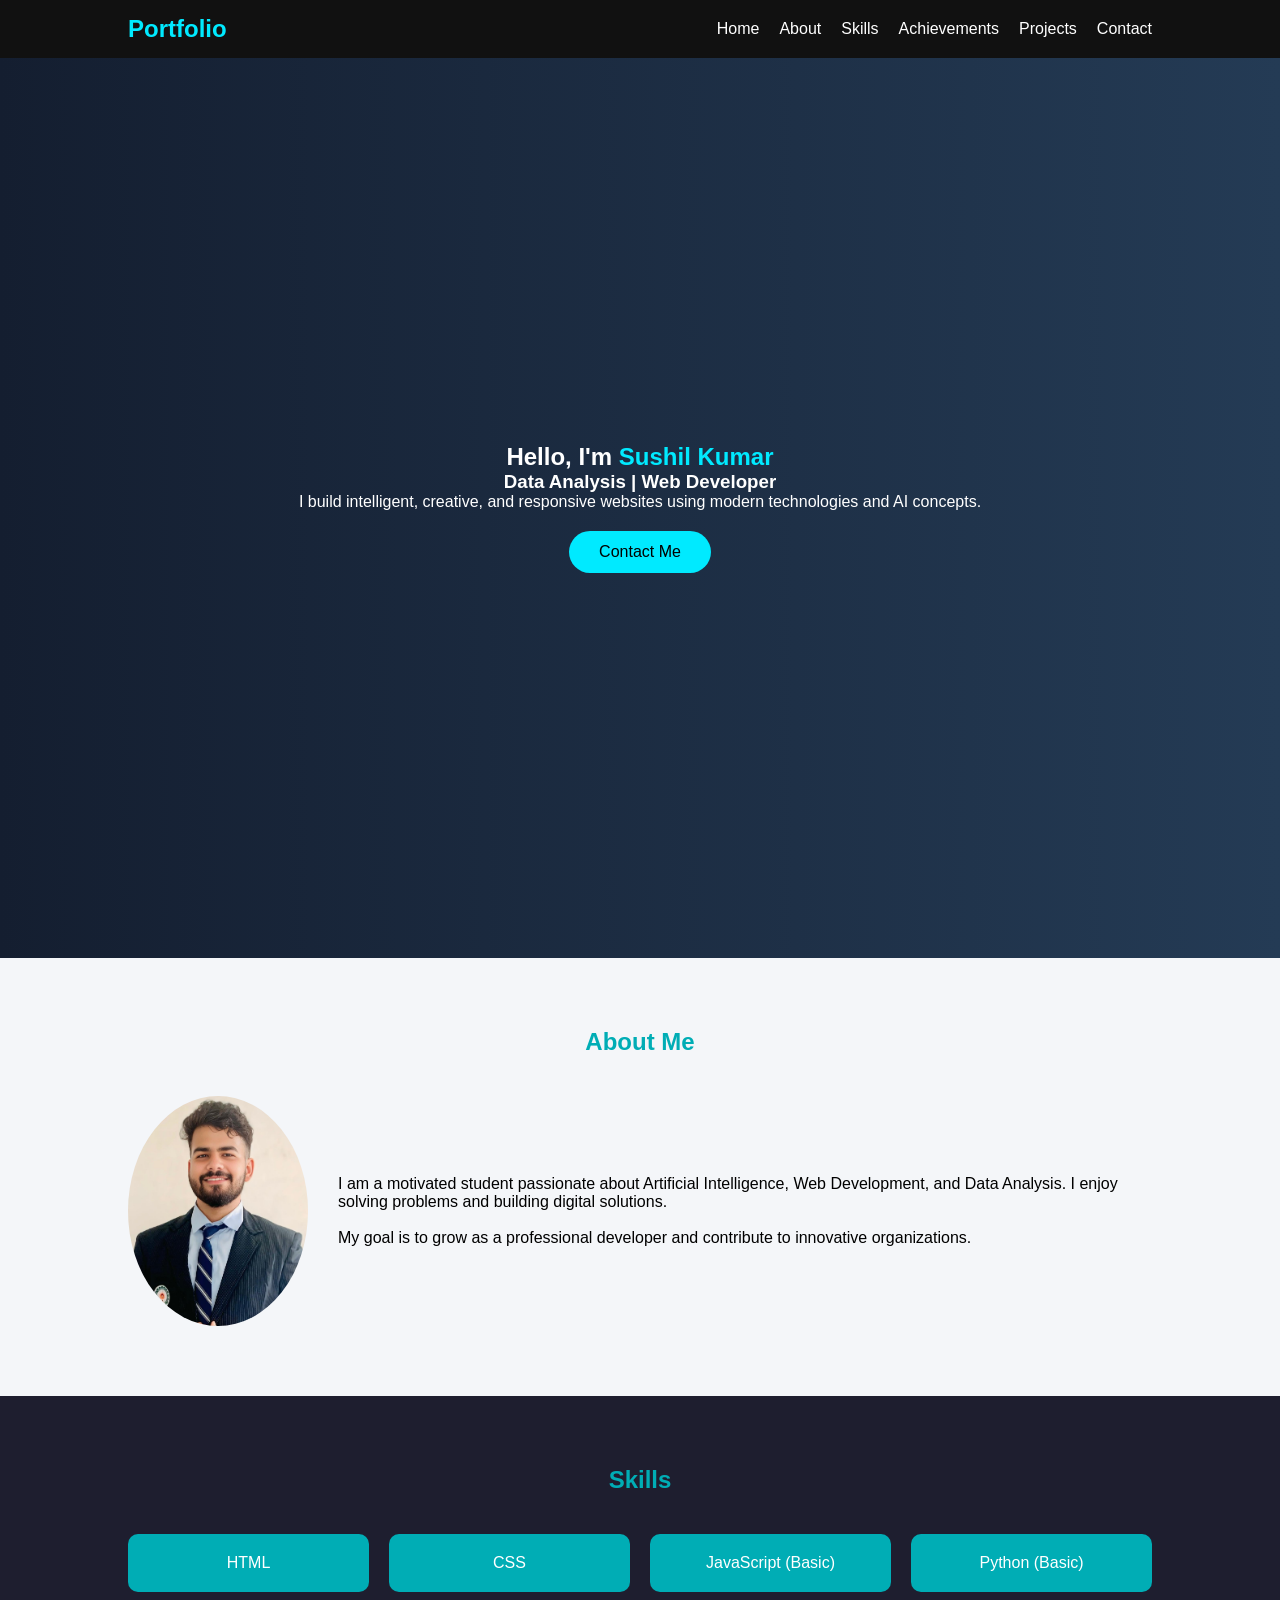
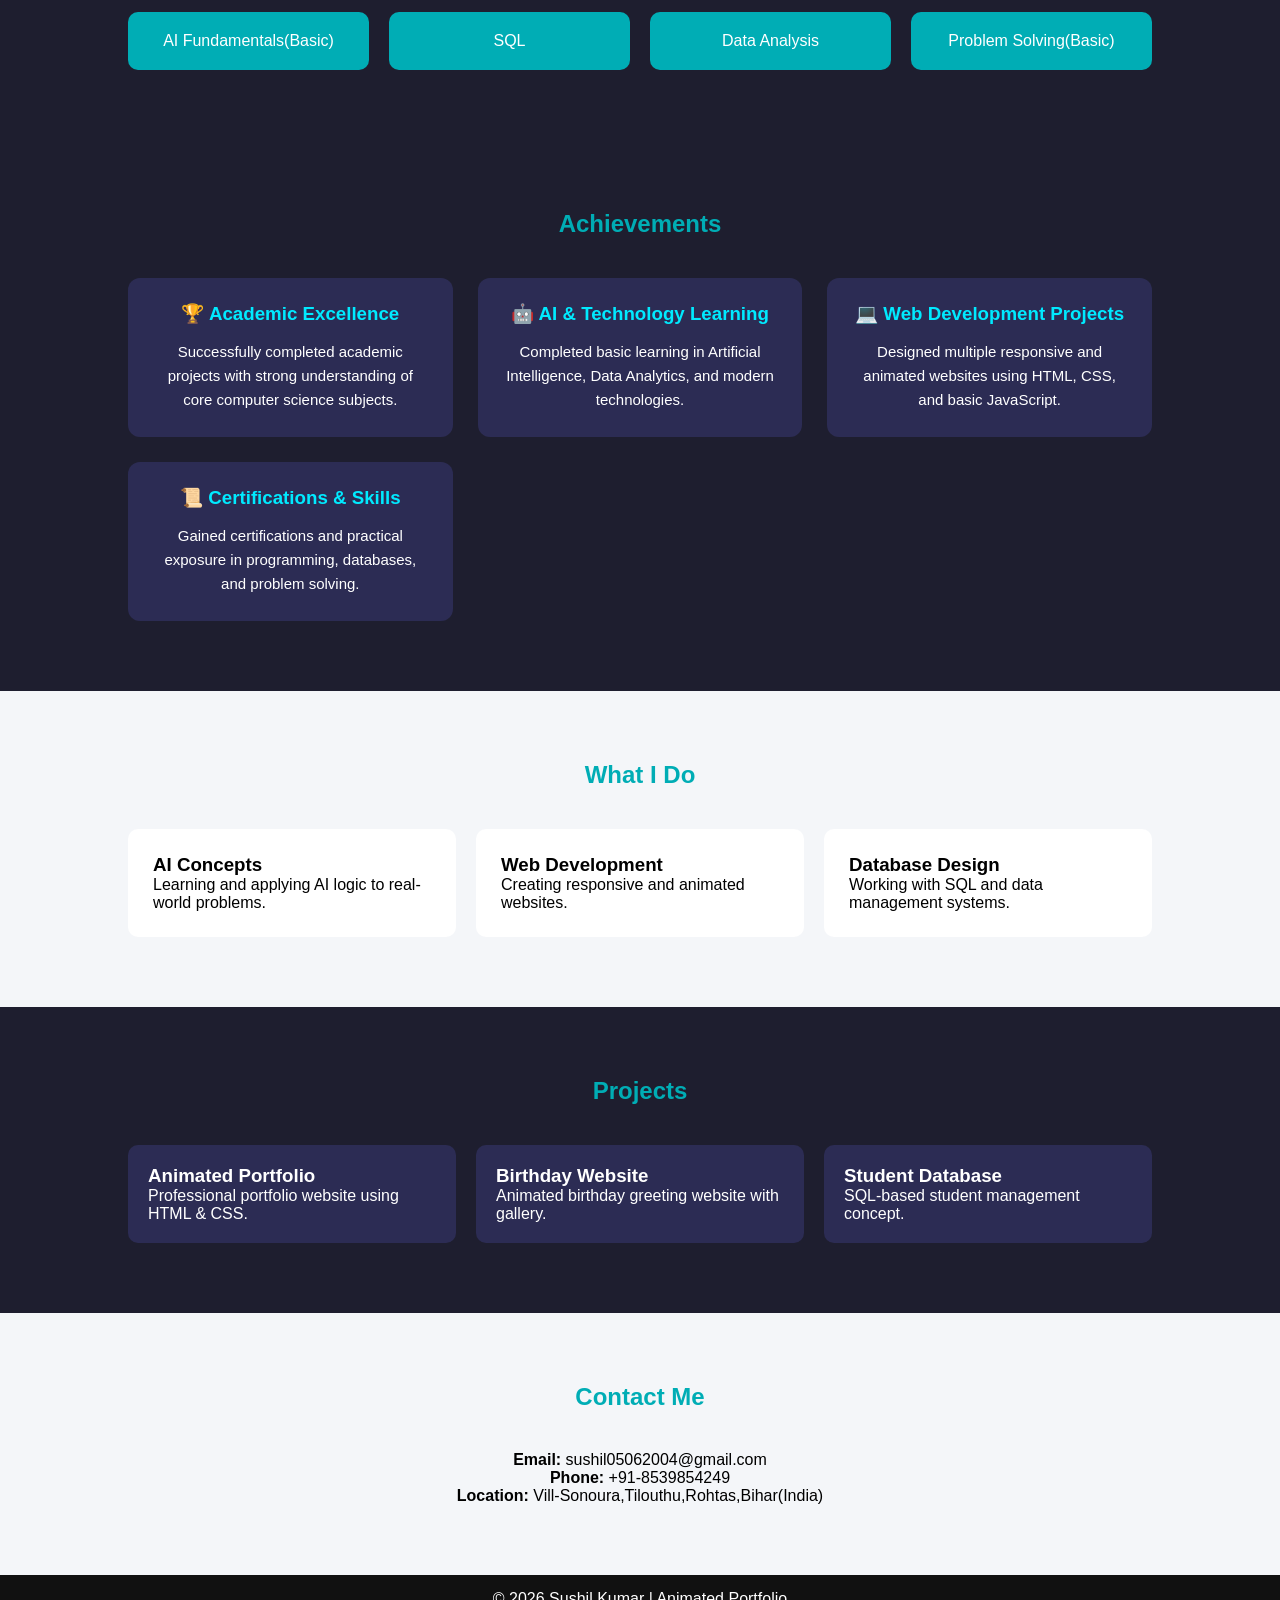
==== index.html @ bb40a0e5 "index.html" ====
<!DOCTYPE html>
<html lang="en">
<head>
    <meta charset="UTF-8">
    <title>Animated Portfolio | Sushil Kumar</title>
    <link rel="stylesheet" href="style.css">
</head>
<body>

<!-- NAVBAR -->
<nav>
    <h2 class="logo">Portfolio</h2>
    <ul>
        <li><a href="#home">Home</a></li>
        <li><a href="#about">About</a></li>
        <li><a href="#skills">Skills</a></li>
        <li><a href="#Achievements">Achievements</a></li>
        <li><a href="#projects">Projects</a></li>
        <li><a href="#contact">Contact</a></li>
    </ul>
</nav>

<!-- HERO -->
<section id="home" class="hero">
    <div class="hero-text">
        <h1>Hello, I'm <span>Sushil Kumar</span></h1>
        <h3>Data Analysis | Web Developer</h3>
        <p>
            I build intelligent, creative, and responsive websites
            using modern technologies and AI concepts.
        </p>
        <a href="#contact" class="btn">Contact Me</a>
    </div>
</section>

<!-- ABOUT -->
<section id="about" class="section">
    <h2>About Me</h2>
    <div class="about">
        <img src="sushil.jpg" alt="Profile">
        <p>
            I am a motivated student passionate about
            Artificial Intelligence, Web Development, and Data Analysis.
            I enjoy solving problems and building digital solutions.
            <br><br>
            My goal is to grow as a professional developer and
            contribute to innovative organizations.
        </p>
    </div>
</section>

<!-- SKILLS -->
<section id="skills" class="section dark">
    <h2>Skills</h2>
    <div class="skills">
        <div class="card">HTML</div>
        <div class="card">CSS</div>
        <div class="card">JavaScript (Basic)</div>
        <div class="card">Python (Basic)</div>
        <div class="card">AI Fundamentals(Basic)</div>
        <div class="card">SQL</div>
        <div class="card">Data Analysis</div>
        <div class="card">Problem Solving(Basic)</div>
    </div>
</section>
<!-- ACHIEVEMENTS -->
<section id="achievements" class="section dark">
    <h2>Achievements</h2>

    <div class="achievements">
        <div class="achievement-card">
            <h3>🏆 Academic Excellence</h3>
            <p>
                Successfully completed academic projects with strong
                understanding of core computer science subjects.
            </p>
        </div>

        <div class="achievement-card">
            <h3>🤖 AI & Technology Learning</h3>
            <p>
                Completed basic learning in Artificial Intelligence,
                Data Analytics, and modern technologies.
            </p>
        </div>

        <div class="achievement-card">
            <h3>💻 Web Development Projects</h3>
            <p>
                Designed multiple responsive and animated websites
                using HTML, CSS, and basic JavaScript.
            </p>
        </div>

        <div class="achievement-card">
            <h3>📜 Certifications & Skills</h3>
            <p>
                Gained certifications and practical exposure in
                programming, databases, and problem solving.
            </p>
        </div>
    </div>
</section>

<!-- SERVICES -->
<section class="section">
    <h2>What I Do</h2>
    <div class="services">
        <div class="service">
            <h3>AI Concepts</h3>
            <p>Learning and applying AI logic to real-world problems.</p>
        </div>
        <div class="service">
            <h3>Web Development</h3>
            <p>Creating responsive and animated websites.</p>
        </div>
        <div class="service">
            <h3>Database Design</h3>
            <p>Working with SQL and data management systems.</p>
        </div>
    </div>
</section>

<!-- PROJECTS -->
<section id="projects" class="section dark">
    <h2>Projects</h2>
    <div class="projects">
        <div class="project">
            <h3>Animated Portfolio</h3>
            <p>Professional portfolio website using HTML & CSS.</p>
        </div>
        <div class="project">
            <h3>Birthday Website</h3>
            <p>Animated birthday greeting website with gallery.</p>
        </div>
        <div class="project">
            <h3>Student Database</h3>
            <p>SQL-based student management concept.</p>
        </div>
    </div>
</section>

<!-- CONTACT -->
<section id="contact" class="section">
    <h2>Contact Me</h2>
    <div class="contact">
        <p><b>Email:</b> sushil05062004@gmail.com</p>
        <p><b>Phone:</b> +91-8539854249</p>
        <p><b>Location:</b> Vill-Sonoura,Tilouthu,Rohtas,Bihar(India)</p>
    </div>
</section>

<footer>
    <p>© 2026 Sushil Kumar | Animated Portfolio</p>
</footer>

</body>
</html>
---- style.css ----
*{
    margin:0;
    padding:0;
    box-sizing:border-box;
    font-family:Arial, sans-serif;
}

html{
    scroll-behavior:smooth;
}

body{
    background:#f4f6f9;
}

/* NAVBAR */
nav{
    display:flex;
    justify-content:space-between;
    align-items:center;
    padding:15px 10%;
    background:#111;
    position:sticky;
    top:0;
    z-index:100;
}
.logo{
    color:#00eaff;
}
nav ul{
    display:flex;
    list-style:none;
}
nav ul li a{
    color:white;
    margin-left:20px;
    text-decoration:none;
    transition:color 0.3s;
}
nav ul li a:hover{
    color:#00eaff;
}

/* HERO */
.hero{
    height:100vh;
    display:flex;
    justify-content:center;
    align-items:center;
    background:linear-gradient(to right,#141e30,#243b55);
    color:white;
    text-align:center;
}
.hero-text{
    animation:fadeIn 1.5s ease;
}
.hero span{
    color:#00eaff;
}
.btn{
    display:inline-block;
    margin-top:20px;
    padding:12px 30px;
    background:#00eaff;
    color:black;
    text-decoration:none;
    border-radius:30px;
    animation:pulse 2s infinite;
}

/* SECTIONS */
.section{
    padding:70px 10%;
    animation:slideUp 1.2s ease;
}
.section h2{
    text-align:center;
    margin-bottom:40px;
    color:#00adb5;
}
.dark{
    background:#1e1e2f;
    color:white;
}

/* ABOUT */
.about{
    display:flex;
    gap:30px;
    align-items:center;
}
.about img{
    width:180px;
    border-radius:50%;
    animation:float 3s infinite;
}

/* SKILLS */
.skills{
    display:grid;
    grid-template-columns:repeat(auto-fit,minmax(200px,1fr));
    gap:20px;
}
.card{
    background:#00adb5;
    padding:20px;
    text-align:center;
    border-radius:10px;
    transition:0.3s;
}
.card:hover{
    transform:translateY(-10px) scale(1.05);
}

/* SERVICES */
.services{
    display:grid;
    grid-template-columns:repeat(auto-fit,minmax(250px,1fr));
    gap:20px;
}
.service{
    background:white;
    padding:25px;
    border-radius:10px;
    transition:0.3s;
}
.service:hover{
    transform:translateY(-10px);
    box-shadow:0 10px 25px rgba(0,0,0,0.3);
}

/* PROJECTS */
.projects{
    display:grid;
    grid-template-columns:repeat(auto-fit,minmax(250px,1fr));
    gap:20px;
}
.project{
    background:#2c2c54;
    padding:20px;
    border-radius:10px;
    transition:0.3s;
}
.project:hover{
    transform:scale(1.05);
}

/* CONTACT */
.contact{
    text-align:center;
}

/* FOOTER */
footer{
    background:#111;
    color:white;
    text-align:center;
    padding:15px;
}

/* ANIMATIONS */
@keyframes fadeIn{
    from{opacity:0; transform:translateY(30px);}
    to{opacity:1; transform:translateY(0);}
}

@keyframes slideUp{
    from{opacity:0; transform:translateY(60px);}
    to{opacity:1; transform:translateY(0);}
}

@keyframes float{
    0%{transform:translateY(0);}
    50%{transform:translateY(-10px);}
    100%{transform:translateY(0);}
}

@keyframes pulse{
    0%{box-shadow:0 0 0 0 rgba(0,234,255,0.7);}
    70%{box-shadow:0 0 0 20px rgba(0,234,255,0);}
    100%{box-shadow:0 0 0 0 rgba(0,234,255,0);}
}
/* ACHIEVEMENTS */
.achievements{
    display:grid;
    grid-template-columns:repeat(auto-fit, minmax(250px, 1fr));
    gap:25px;
    margin-top:30px;
}

.achievement-card{
    background:#2c2c54;
    padding:25px;
    border-radius:12px;
    text-align:center;
    transition:0.4s ease;
    animation:fadeIn 1.5s ease;
}

.achievement-card h3{
    color:#00eaff;
    margin-bottom:15px;
}

.achievement-card p{
    font-size:15px;
    line-height:1.6;
}

/* Hover Animation */
.achievement-card:hover{
    transform:translateY(-12px) scale(1.05);
    box-shadow:0 15px 30px rgba(0,0,0,0.4);
}
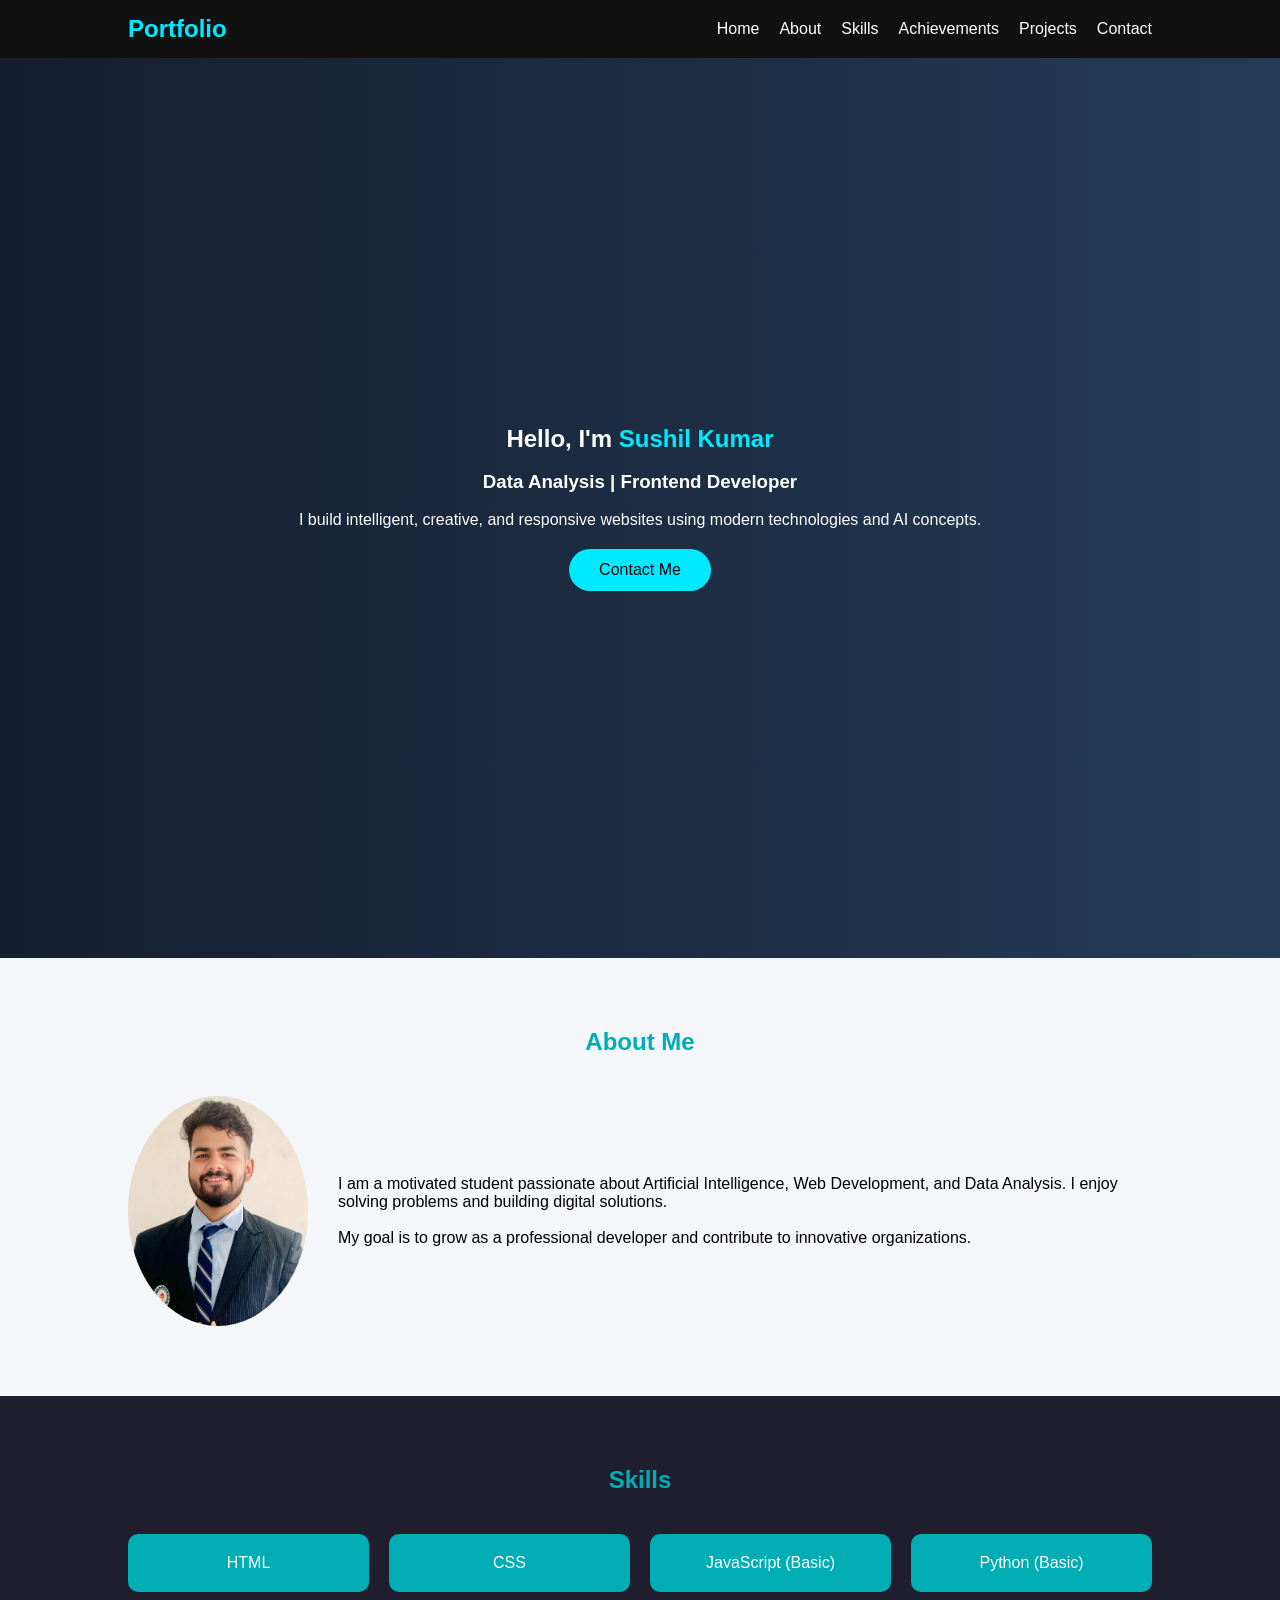
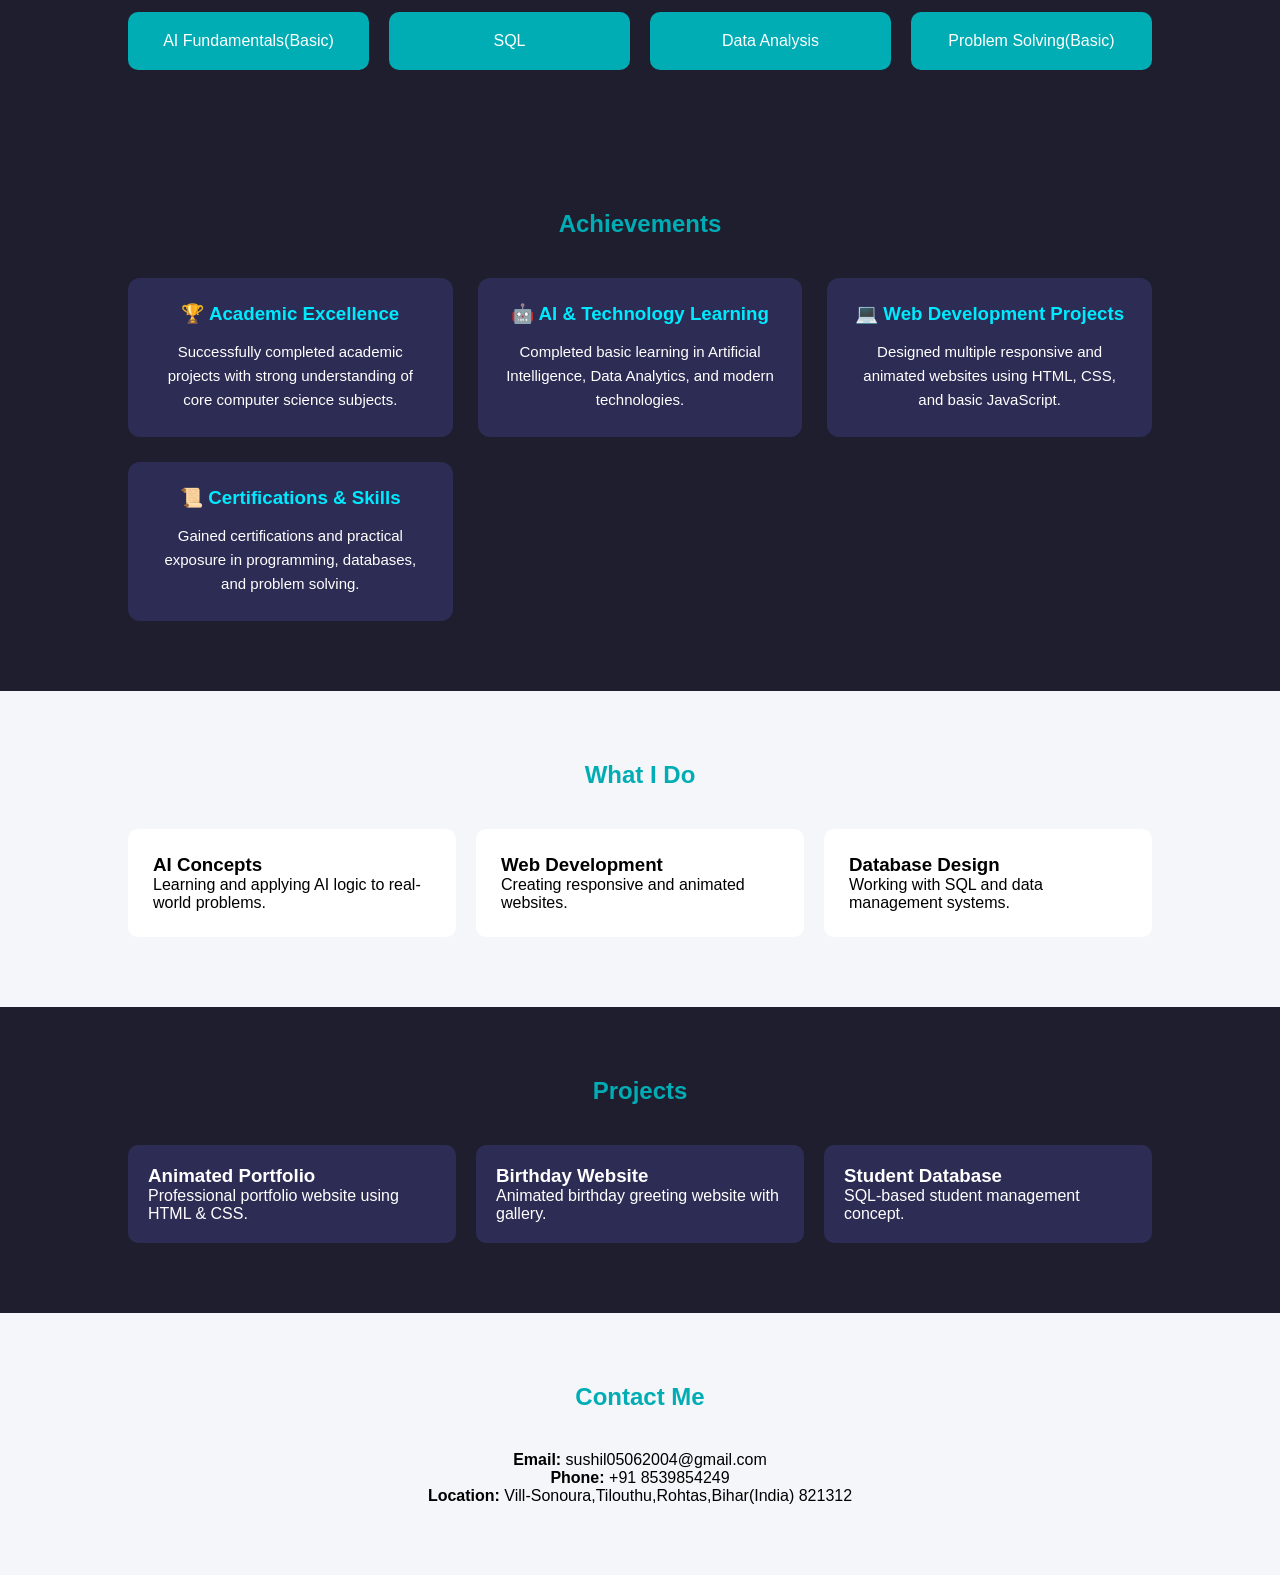
==== commit 48eee33c: "first commit" ====
--- a/index.html
+++ b/index.html
@@ -23,8 +23,8 @@
 <!-- HERO -->
 <section id="home" class="hero">
     <div class="hero-text">
-        <h1>Hello, I'm <span>Sushil Kumar</span></h1>
-        <h3>Data Analysis | Web Developer</h3>
+        <h1>Hello, I'm <span>Sushil Kumar</span></h1><br>
+        <h3>Data Analysis | Frontend Developer</h3> <br>
         <p>
             I build intelligent, creative, and responsive websites
             using modern technologies and AI concepts.
@@ -145,13 +145,13 @@
     <h2>Contact Me</h2>
     <div class="contact">
         <p><b>Email:</b> sushil05062004@gmail.com</p>
-        <p><b>Phone:</b> +91-8539854249</p>
-        <p><b>Location:</b> Vill-Sonoura,Tilouthu,Rohtas,Bihar(India)</p>
+        <p><b>Phone:</b> +91 8539854249</p>
+        <p><b>Location:</b> Vill-Sonoura,Tilouthu,Rohtas,Bihar(India)
+        821312</p>
     </div>
 </section>
 
-<footer>
-    <p>© 2026 Sushil Kumar | Animated Portfolio</p>
+
 </footer>
 
 </body>
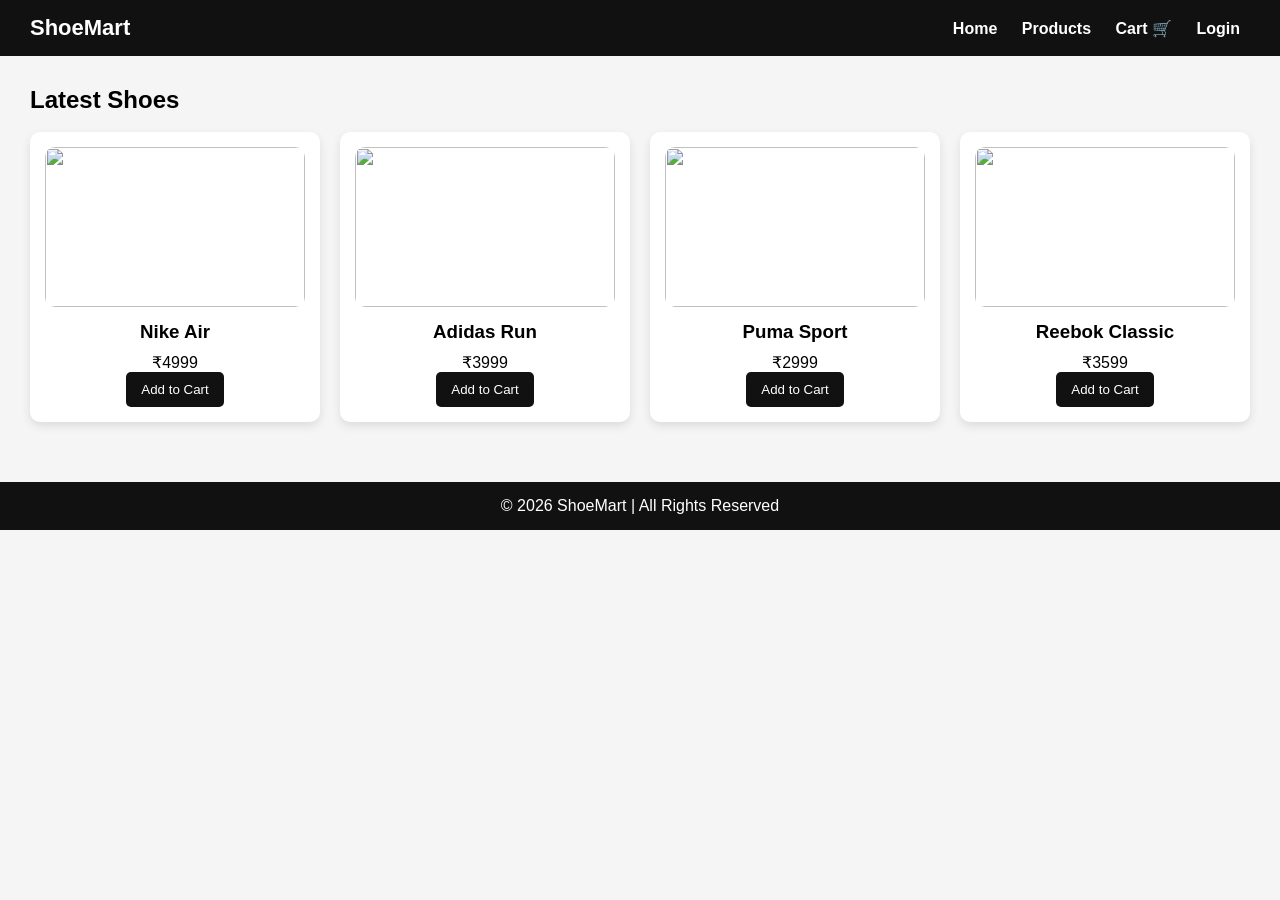
==== commit 6bbd9eff: "Add files via upload" ====
--- a/index.html
+++ b/index.html
@@ -1,160 +1,106 @@
-<!DOCTYPE html>
-<html lang="en">
-<head>
-    <meta charset="UTF-8">
-    <title>Animated Portfolio | Sushil Kumar</title>
-    <link rel="stylesheet" href="style.css">
-</head>
-<body>
-
-<!-- NAVBAR -->
-<nav>
-    <h2 class="logo">Portfolio</h2>
-    <ul>
-        <li><a href="#home">Home</a></li>
-        <li><a href="#about">About</a></li>
-        <li><a href="#skills">Skills</a></li>
-        <li><a href="#Achievements">Achievements</a></li>
-        <li><a href="#projects">Projects</a></li>
-        <li><a href="#contact">Contact</a></li>
-    </ul>
-</nav>
-
-<!-- HERO -->
-<section id="home" class="hero">
-    <div class="hero-text">
-        <h1>Hello, I'm <span>Sushil Kumar</span></h1><br>
-        <h3>Data Analysis | Frontend Developer</h3> <br>
-        <p>
-            I build intelligent, creative, and responsive websites
-            using modern technologies and AI concepts.
-        </p>
-        <a href="#contact" class="btn">Contact Me</a>
-    </div>
-</section>
-
-<!-- ABOUT -->
-<section id="about" class="section">
-    <h2>About Me</h2>
-    <div class="about">
-        <img src="sushil.jpg" alt="Profile">
-        <p>
-            I am a motivated student passionate about
-            Artificial Intelligence, Web Development, and Data Analysis.
-            I enjoy solving problems and building digital solutions.
-            <br><br>
-            My goal is to grow as a professional developer and
-            contribute to innovative organizations.
-        </p>
-    </div>
-</section>
-
-<!-- SKILLS -->
-<section id="skills" class="section dark">
-    <h2>Skills</h2>
-    <div class="skills">
-        <div class="card">HTML</div>
-        <div class="card">CSS</div>
-        <div class="card">JavaScript (Basic)</div>
-        <div class="card">Python (Basic)</div>
-        <div class="card">AI Fundamentals(Basic)</div>
-        <div class="card">SQL</div>
-        <div class="card">Data Analysis</div>
-        <div class="card">Problem Solving(Basic)</div>
-    </div>
-</section>
-<!-- ACHIEVEMENTS -->
-<section id="achievements" class="section dark">
-    <h2>Achievements</h2>
-
-    <div class="achievements">
-        <div class="achievement-card">
-            <h3>🏆 Academic Excellence</h3>
-            <p>
-                Successfully completed academic projects with strong
-                understanding of core computer science subjects.
-            </p>
-        </div>
-
-        <div class="achievement-card">
-            <h3>🤖 AI & Technology Learning</h3>
-            <p>
-                Completed basic learning in Artificial Intelligence,
-                Data Analytics, and modern technologies.
-            </p>
-        </div>
-
-        <div class="achievement-card">
-            <h3>💻 Web Development Projects</h3>
-            <p>
-                Designed multiple responsive and animated websites
-                using HTML, CSS, and basic JavaScript.
-            </p>
-        </div>
-
-        <div class="achievement-card">
-            <h3>📜 Certifications & Skills</h3>
-            <p>
-                Gained certifications and practical exposure in
-                programming, databases, and problem solving.
-            </p>
-        </div>
-    </div>
-</section>
-
-<!-- SERVICES -->
-<section class="section">
-    <h2>What I Do</h2>
-    <div class="services">
-        <div class="service">
-            <h3>AI Concepts</h3>
-            <p>Learning and applying AI logic to real-world problems.</p>
-        </div>
-        <div class="service">
-            <h3>Web Development</h3>
-            <p>Creating responsive and animated websites.</p>
-        </div>
-        <div class="service">
-            <h3>Database Design</h3>
-            <p>Working with SQL and data management systems.</p>
-        </div>
-    </div>
-</section>
-
-<!-- PROJECTS -->
-<section id="projects" class="section dark">
-    <h2>Projects</h2>
-    <div class="projects">
-        <div class="project">
-            <h3>Animated Portfolio</h3>
-            <p>Professional portfolio website using HTML & CSS.</p>
-        </div>
-        <div class="project">
-            <h3>Birthday Website</h3>
-            <p>Animated birthday greeting website with gallery.</p>
-        </div>
-        <div class="project">
-            <h3>Student Database</h3>
-            <p>SQL-based student management concept.</p>
-        </div>
-    </div>
-</section>
-
-<!-- CONTACT -->
-<section id="contact" class="section">
-    <h2>Contact Me</h2>
-    <div class="contact">
-        <p><b>Email:</b> sushil05062004@gmail.com</p>
-        <p><b>Phone:</b> +91 8539854249</p>
-        <p><b>Location:</b> Vill-Sonoura,Tilouthu,Rohtas,Bihar(India)
-        821312</p>
-    </div>
-</section>
-
-
-</footer>
-
-</body>
-</html>
-
-
+<!DOCTYPE html>
+<html lang="en">
+<head>
+  <meta charset="UTF-8" />
+  <meta name="viewport" content="width=device-width, initial-scale=1.0" />
+  <title>Shoe Store | E-Commerce</title>
+  <style>
+    *{margin:0;padding:0;box-sizing:border-box;font-family:Arial,sans-serif}
+    body{background:#f5f5f5}
+    header{background:#111;color:#fff;padding:15px 30px;display:flex;justify-content:space-between;align-items:center}
+    header h1{font-size:22px}
+    nav a{color:#fff;margin:0 10px;text-decoration:none;font-weight:bold}
+    .container{padding:30px}
+    .products{display:grid;grid-template-columns:repeat(auto-fit,minmax(220px,1fr));gap:20px}
+    .card{background:#fff;border-radius:10px;box-shadow:0 4px 10px rgba(0,0,0,.1);padding:15px;text-align:center}
+    .card img{width:100%;height:160px;object-fit:cover;border-radius:10px}
+    .card h3{margin:10px 0}
+    .card button{background:#111;color:#fff;border:none;padding:10px 15px;border-radius:5px;cursor:pointer}
+    .card button:hover{background:#444}
+    #cart{position:fixed;right:0;top:0;width:320px;height:100%;background:#fff;box-shadow:-2px 0 10px rgba(0,0,0,.2);padding:20px;display:none}
+    #cart h2{text-align:center;margin-bottom:10px}
+    .cart-item{display:flex;justify-content:space-between;margin:8px 0}
+    .total{font-weight:bold;margin-top:10px}
+    footer{text-align:center;background:#111;color:#fff;padding:15px;margin-top:30px}
+  </style>
+</head>
+<body>
+
+<header>
+  <h1>ShoeMart</h1>
+  <nav>
+    <a href="#">Home</a>
+    <a href="#">Products</a>
+    <a href="#" onclick="toggleCart()">Cart 🛒</a>
+    <a href="#">Login</a>
+  </nav>
+</header>
+
+<div class="container">
+  <h2>Latest Shoes</h2><br>
+  <div class="products" id="productList"></div>
+</div>
+
+<div id="cart">
+  <h2>Your Cart</h2>
+  <div id="cartItems"></div>
+  <p class="total">Total: ₹<span id="total">0</span></p>
+  <button onclick="checkout()">Checkout</button>
+</div>
+
+<footer>
+  <p>© 2026 ShoeMart | All Rights Reserved</p>
+</footer>
+
+<script>
+  const products = [
+    {id:1,name:'Nike Air',price:4999,img:'https://via.placeholder.com/300x200'},
+    {id:2,name:'Adidas Run',price:3999,img:'https://via.placeholder.com/300x200'},
+    {id:3,name:'Puma Sport',price:2999,img:'https://via.placeholder.com/300x200'},
+    {id:4,name:'Reebok Classic',price:3599,img:'https://via.placeholder.com/300x200'}
+  ];
+
+  let cart = [];
+
+  const productList = document.getElementById('productList');
+  const cartItems = document.getElementById('cartItems');
+  const totalEl = document.getElementById('total');
+
+  products.forEach(p=>{
+    const div=document.createElement('div');
+    div.className='card';
+    div.innerHTML=`<img src="${p.img}"><h3>${p.name}</h3><p>₹${p.price}</p><button onclick="addToCart(${p.id})">Add to Cart</button>`;
+    productList.appendChild(div);
+  });
+
+  function addToCart(id){
+    const product=products.find(p=>p.id===id);
+    cart.push(product);
+    renderCart();
+  }
+
+  function renderCart(){
+    cartItems.innerHTML='';
+    let total=0;
+    cart.forEach((item,i)=>{
+      total+=item.price;
+      cartItems.innerHTML+=`<div class='cart-item'><span>${item.name}</span><span>₹${item.price}</span></div>`;
+    });
+    totalEl.textContent=total;
+  }
+
+  function toggleCart(){
+    const c=document.getElementById('cart');
+    c.style.display=c.style.display==='block'?'none':'block';
+  }
+
+  function checkout(){
+    alert('Order placed successfully!');
+    cart=[];
+    renderCart();
+    toggleCart();
+  }
+</script>
+
+</body>
+</html>
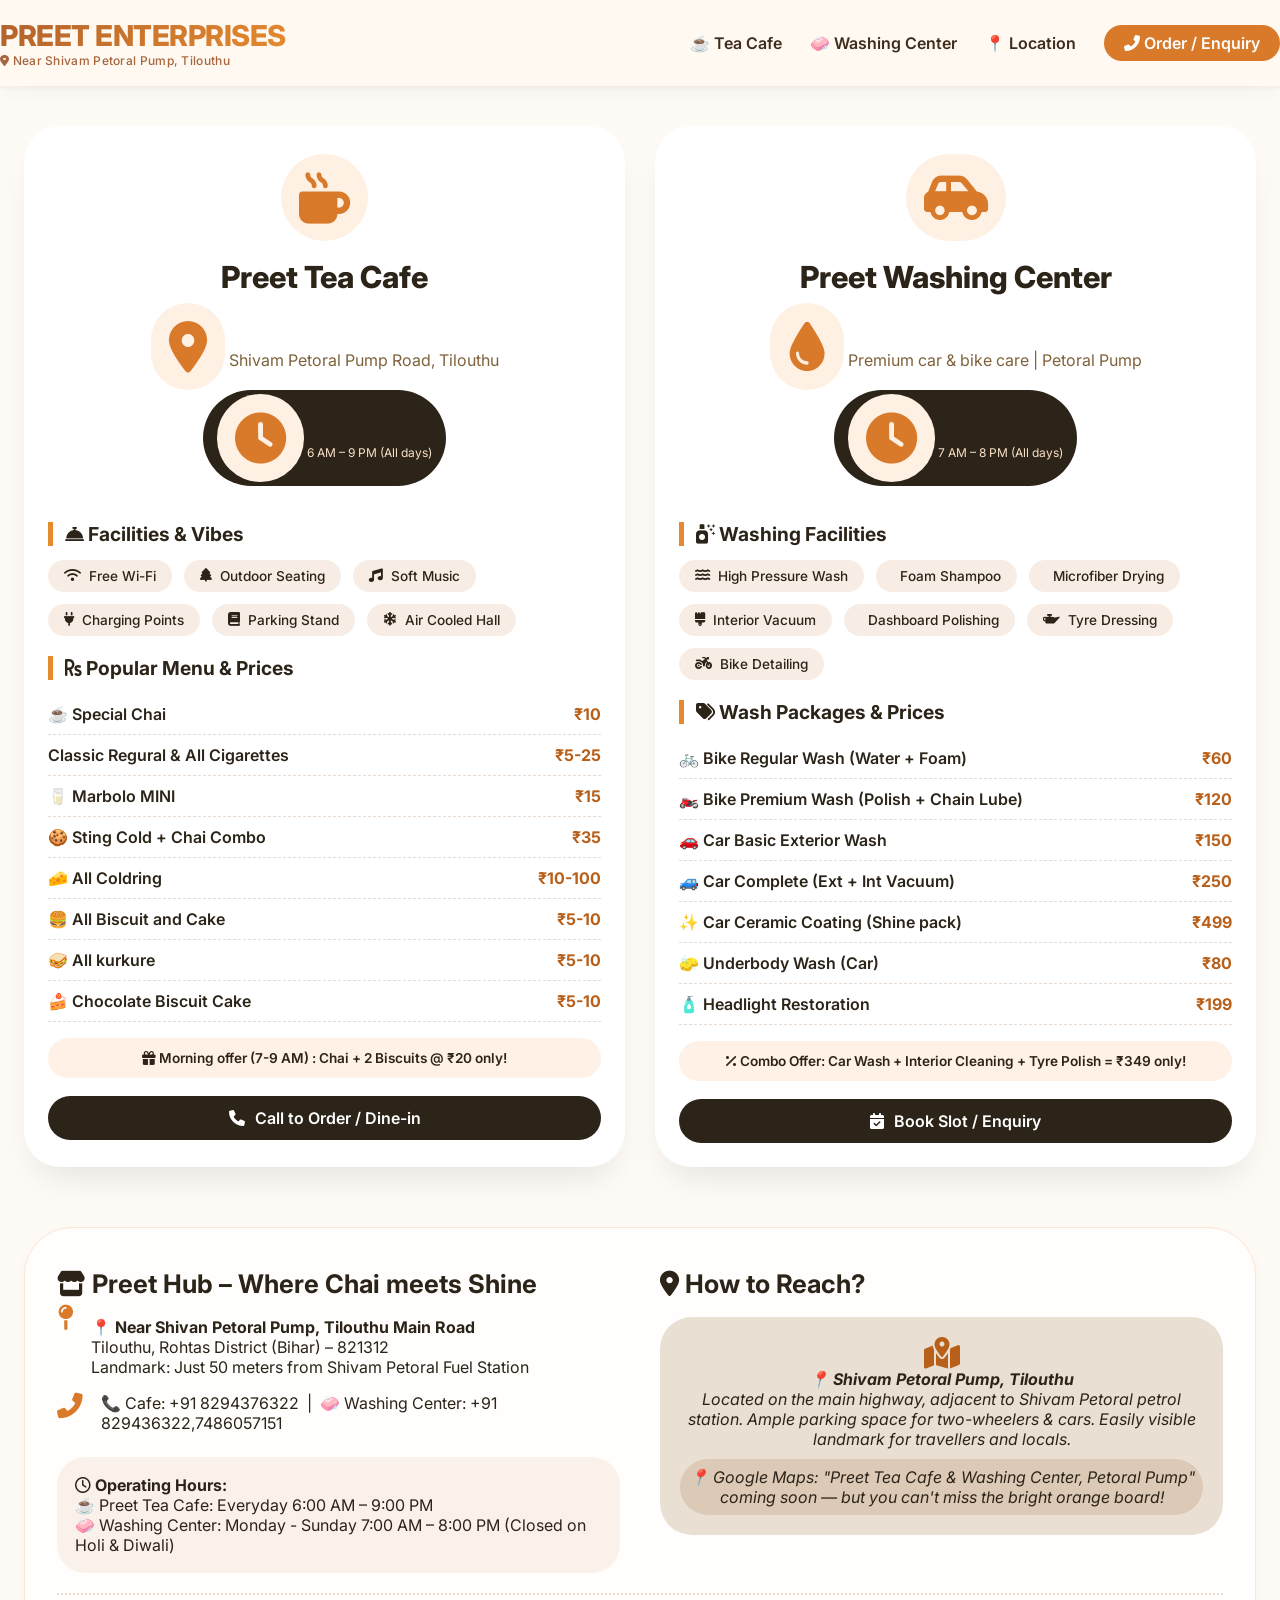
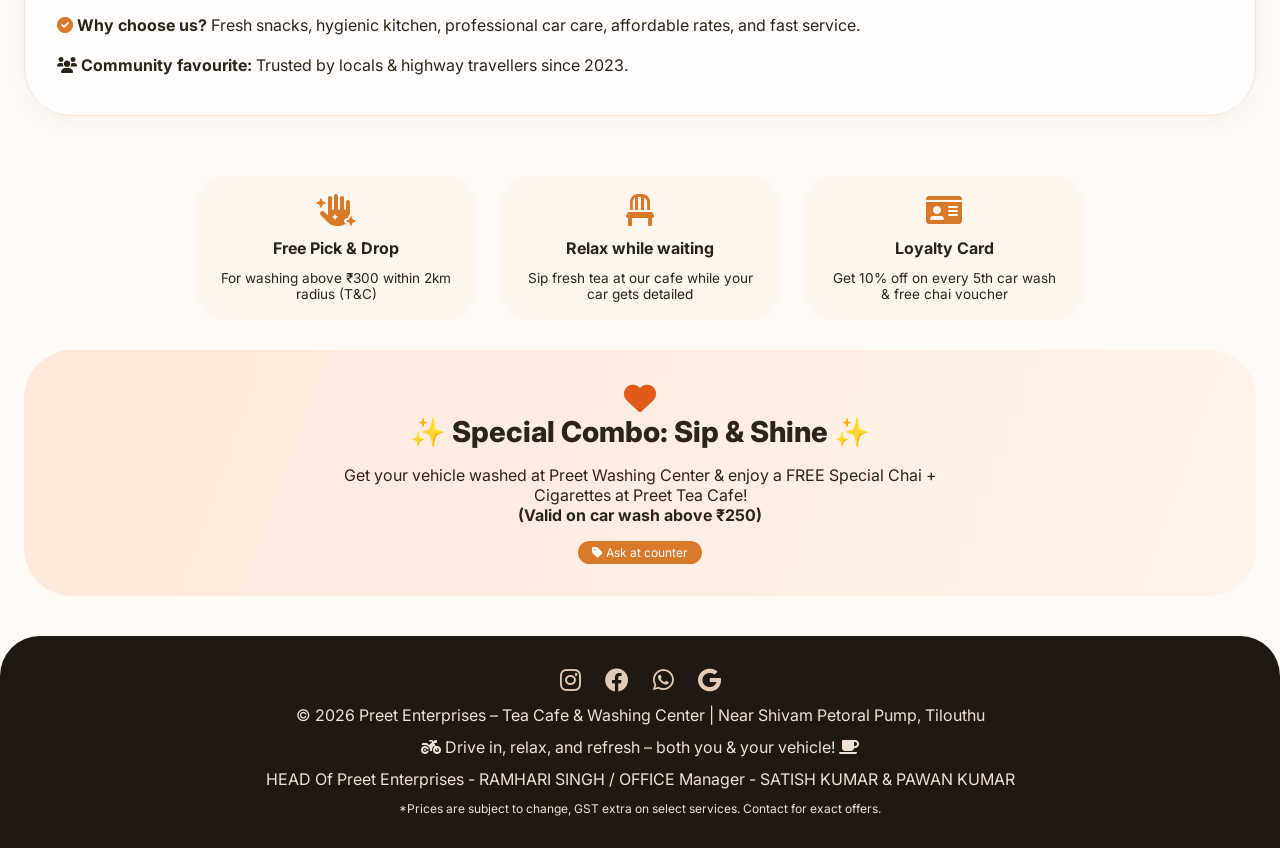
==== commit 71dc97e0: "first commit" ====
--- a/index.html
+++ b/index.html
@@ -1,106 +1,542 @@
-<!DOCTYPE html>
-<html lang="en">
-<head>
-  <meta charset="UTF-8" />
-  <meta name="viewport" content="width=device-width, initial-scale=1.0" />
-  <title>Shoe Store | E-Commerce</title>
-  <style>
-    *{margin:0;padding:0;box-sizing:border-box;font-family:Arial,sans-serif}
-    body{background:#f5f5f5}
-    header{background:#111;color:#fff;padding:15px 30px;display:flex;justify-content:space-between;align-items:center}
-    header h1{font-size:22px}
-    nav a{color:#fff;margin:0 10px;text-decoration:none;font-weight:bold}
-    .container{padding:30px}
-    .products{display:grid;grid-template-columns:repeat(auto-fit,minmax(220px,1fr));gap:20px}
-    .card{background:#fff;border-radius:10px;box-shadow:0 4px 10px rgba(0,0,0,.1);padding:15px;text-align:center}
-    .card img{width:100%;height:160px;object-fit:cover;border-radius:10px}
-    .card h3{margin:10px 0}
-    .card button{background:#111;color:#fff;border:none;padding:10px 15px;border-radius:5px;cursor:pointer}
-    .card button:hover{background:#444}
-    #cart{position:fixed;right:0;top:0;width:320px;height:100%;background:#fff;box-shadow:-2px 0 10px rgba(0,0,0,.2);padding:20px;display:none}
-    #cart h2{text-align:center;margin-bottom:10px}
-    .cart-item{display:flex;justify-content:space-between;margin:8px 0}
-    .total{font-weight:bold;margin-top:10px}
-    footer{text-align:center;background:#111;color:#fff;padding:15px;margin-top:30px}
-  </style>
-</head>
-<body>
-
-<header>
-  <h1>ShoeMart</h1>
-  <nav>
-    <a href="#">Home</a>
-    <a href="#">Products</a>
-    <a href="#" onclick="toggleCart()">Cart 🛒</a>
-    <a href="#">Login</a>
-  </nav>
-</header>
-
-<div class="container">
-  <h2>Latest Shoes</h2><br>
-  <div class="products" id="productList"></div>
-</div>
-
-<div id="cart">
-  <h2>Your Cart</h2>
-  <div id="cartItems"></div>
-  <p class="total">Total: ₹<span id="total">0</span></p>
-  <button onclick="checkout()">Checkout</button>
-</div>
-
-<footer>
-  <p>© 2026 ShoeMart | All Rights Reserved</p>
-</footer>
-
-<script>
-  const products = [
-    {id:1,name:'Nike Air',price:4999,img:'https://via.placeholder.com/300x200'},
-    {id:2,name:'Adidas Run',price:3999,img:'https://via.placeholder.com/300x200'},
-    {id:3,name:'Puma Sport',price:2999,img:'https://via.placeholder.com/300x200'},
-    {id:4,name:'Reebok Classic',price:3599,img:'https://via.placeholder.com/300x200'}
-  ];
-
-  let cart = [];
-
-  const productList = document.getElementById('productList');
-  const cartItems = document.getElementById('cartItems');
-  const totalEl = document.getElementById('total');
-
-  products.forEach(p=>{
-    const div=document.createElement('div');
-    div.className='card';
-    div.innerHTML=`<img src="${p.img}"><h3>${p.name}</h3><p>₹${p.price}</p><button onclick="addToCart(${p.id})">Add to Cart</button>`;
-    productList.appendChild(div);
-  });
-
-  function addToCart(id){
-    const product=products.find(p=>p.id===id);
-    cart.push(product);
-    renderCart();
-  }
-
-  function renderCart(){
-    cartItems.innerHTML='';
-    let total=0;
-    cart.forEach((item,i)=>{
-      total+=item.price;
-      cartItems.innerHTML+=`<div class='cart-item'><span>${item.name}</span><span>₹${item.price}</span></div>`;
-    });
-    totalEl.textContent=total;
-  }
-
-  function toggleCart(){
-    const c=document.getElementById('cart');
-    c.style.display=c.style.display==='block'?'none':'block';
-  }
-
-  function checkout(){
-    alert('Order placed successfully!');
-    cart=[];
-    renderCart();
-    toggleCart();
-  }
-</script>
-
-</body>
-</html>
+<!DOCTYPE html>
+<html lang="en">
+<head>
+    <meta charset="UTF-8">
+    <meta name="viewport" content="width=device-width, initial-scale=1.0, user-scalable=yes">
+    <title>Preet Enterprises | Tea Cafe & Washing Center | Tilouthu</title>
+    <!-- Google Fonts + Font Awesome -->
+    <link href="https://fonts.googleapis.com/css2?family=Inter:opsz,wght@14..32,300;14..32,400;14..32,600;14..32,700;14..32,800&display=swap" rel="stylesheet">
+    <link rel="stylesheet" href="https://cdnjs.cloudflare.com/ajax/libs/font-awesome/6.0.0-beta3/css/all.min.css">
+    <style>
+        * {
+            margin: 0;
+            padding: 0;
+            box-sizing: border-box;
+        }
+
+        body {
+            font-family: 'Inter', sans-serif;
+            background: #fefaf5;
+            color: #2c2418;
+            scroll-behavior: smooth;
+        }
+
+        /* custom container */
+        .container {
+            max-width: 1280px;
+            margin: 0 auto;
+            padding: 0 24px;
+        }
+
+        /* header / navbar */
+        .navbar {
+            background: #fff9f2;
+            box-shadow: 0 8px 20px rgba(0,0,0,0.03), 0 2px 6px rgba(0,0,0,0.05);
+            position: sticky;
+            top: 0;
+            z-index: 100;
+            backdrop-filter: blur(2px);
+        }
+        .nav-wrapper {
+            display: flex;
+            justify-content: space-between;
+            align-items: center;
+            padding: 18px 0;
+            flex-wrap: wrap;
+        }
+        .logo h1 {
+            font-size: 1.8rem;
+            font-weight: 800;
+            letter-spacing: -0.5px;
+            background: linear-gradient(135deg, #b1622c, #e68a2e);
+            -webkit-background-clip: text;
+            background-clip: text;
+            color: transparent;
+        }
+        .logo p {
+            font-size: 0.75rem;
+            color: #a6653c;
+            font-weight: 500;
+            letter-spacing: 0.3px;
+        }
+        .nav-links {
+            display: flex;
+            gap: 28px;
+            list-style: none;
+        }
+        .nav-links a {
+            text-decoration: none;
+            font-weight: 600;
+            color: #3e2c1c;
+            transition: 0.2s;
+            font-size: 1rem;
+        }
+        .nav-links a:hover {
+            color: #d97a2b;
+        }
+        .btn-order {
+            background: #d97a2b;
+            color: white !important;
+            padding: 8px 20px;
+            border-radius: 40px;
+            transition: 0.2s;
+        }
+        .btn-order:hover {
+            background: #b85f1a;
+            transform: scale(0.98);
+        }
+
+        /* hero section double card */
+        .hero {
+            margin: 40px 0 20px;
+        }
+        .double-card {
+            display: flex;
+            flex-wrap: wrap;
+            gap: 30px;
+            justify-content: center;
+        }
+        .service-card {
+            flex: 1;
+            min-width: 280px;
+            background: white;
+            border-radius: 36px;
+            overflow: hidden;
+            box-shadow: 0 20px 35px -12px rgba(0,0,0,0.1);
+            transition: all 0.25s ease;
+        }
+        .service-card:hover {
+            transform: translateY(-6px);
+        }
+        .card-header {
+            padding: 28px 28px 16px;
+            text-align: center;
+        }
+        .card-header i {
+            font-size: 3.2rem;
+            color: #d97a2b;
+            background: #fef0e3;
+            padding: 18px;
+            border-radius: 60px;
+        }
+        .card-header h2 {
+            margin-top: 18px;
+            font-size: 1.9rem;
+            font-weight: 800;
+        }
+        .card-header p {
+            color: #7f623b;
+            margin-top: 8px;
+        }
+        .card-detail {
+            padding: 0 24px 24px;
+        }
+        .facility-list {
+            margin: 20px 0;
+        }
+        .facility-list h3, .price-list h3 {
+            font-size: 1.2rem;
+            font-weight: 700;
+            border-left: 5px solid #e68a2e;
+            padding-left: 12px;
+            margin: 20px 0 14px 0;
+        }
+        .facility-grid {
+            display: flex;
+            flex-wrap: wrap;
+            gap: 12px;
+        }
+        .facility-tag {
+            background: #f7ede4;
+            padding: 8px 16px;
+            border-radius: 40px;
+            font-size: 0.85rem;
+            font-weight: 500;
+            display: inline-flex;
+            align-items: center;
+            gap: 8px;
+        }
+        .price-item {
+            display: flex;
+            justify-content: space-between;
+            padding: 10px 0;
+            border-bottom: 1px dashed #e7dbcf;
+            font-weight: 500;
+        }
+        .price-name {
+            font-weight: 600;
+        }
+        .price-value {
+            color: #b85f1a;
+            font-weight: 700;
+        }
+        .highlight-offer {
+            background: #fff1e6;
+            margin-top: 16px;
+            padding: 12px;
+            border-radius: 24px;
+            text-align: center;
+            font-weight: 600;
+            font-size: 0.85rem;
+        }
+        .btn-contact {
+            display: inline-block;
+            background: #2c2418;
+            color: white;
+            text-decoration: none;
+            padding: 12px 22px;
+            border-radius: 40px;
+            font-weight: 600;
+            margin-top: 18px;
+            transition: 0.2s;
+            text-align: center;
+            width: 100%;
+        }
+        .btn-contact i {
+            margin-right: 6px;
+        }
+        .btn-contact:hover {
+            background: #d97a2b;
+        }
+
+        /* location & about section */
+        .info-section {
+            background: #ffffffd9;
+            border-radius: 48px;
+            margin: 60px 0;
+            padding: 40px 32px;
+            box-shadow: 0 6px 18px rgba(0,0,0,0.03);
+            border: 1px solid #ffe3d0;
+        }
+        .info-grid {
+            display: flex;
+            flex-wrap: wrap;
+            gap: 40px;
+            justify-content: space-between;
+        }
+        .info-block {
+            flex: 1;
+        }
+        .info-block h3 {
+            font-size: 1.6rem;
+            font-weight: 700;
+            margin-bottom: 18px;
+        }
+        .address-details {
+            display: flex;
+            gap: 18px;
+            align-items: flex-start;
+            margin: 16px 0;
+        }
+        .address-details i {
+            font-size: 1.6rem;
+            color: #d97a2b;
+        }
+        .timings {
+            background: #faf2ea;
+            padding: 18px;
+            border-radius: 28px;
+            margin-top: 24px;
+        }
+        .map-placeholder {
+            background: #e9dfd3;
+            border-radius: 32px;
+            padding: 20px;
+            text-align: center;
+            font-style: italic;
+        }
+
+        footer {
+            background: #1f1912;
+            color: #f0e2d4;
+            padding: 32px 0;
+            text-align: center;
+            border-radius: 40px 40px 0 0;
+            margin-top: 40px;
+        }
+        .footer-content {
+            display: flex;
+            flex-direction: column;
+            gap: 12px;
+        }
+        .social i {
+            font-size: 1.5rem;
+            margin: 0 10px;
+            color: #e2cbb6;
+            transition: 0.2s;
+        }
+        .social i:hover {
+            color: #d97a2b;
+        }
+        @media (max-width: 780px) {
+            .nav-wrapper {
+                flex-direction: column;
+                gap: 12px;
+            }
+            .nav-links {
+                gap: 18px;
+                flex-wrap: wrap;
+                justify-content: center;
+            }
+            .card-header h2 {
+                font-size: 1.6rem;
+            }
+        }
+        hr {
+            margin: 20px 0;
+            border: none;
+            border-top: 2px dotted #eedbcb;
+        }
+        .badge-location {
+            background: #2c2418;
+            color: #f9e0c7;
+            border-radius: 60px;
+            padding: 4px 14px;
+            font-size: 0.75rem;
+            display: inline-block;
+        }
+        .section-title {
+            text-align: center;
+            margin: 48px 0 20px;
+            font-size: 2rem;
+            font-weight: 800;
+        }
+    </style>
+</head>
+<body>
+    <nav class="navbar">
+        <div class="container nav-wrapper">
+            <div class="logo">
+                <h1>PREET ENTERPRISES</h1>
+                <p><i class="fas fa-map-marker-alt"></i> Near Shivam Petoral Pump, Tilouthu</p>
+            </div>
+            <ul class="nav-links">
+                <li><a href="#cafe">☕ Tea Cafe</a></li>
+                <li><a href="#wash">🧼 Washing Center</a></li>
+                <li><a href="#location">📍 Location</a></li>
+                <li><a href="#" id="callNowBtn" class="btn-order"><i class="fas fa-phone-alt"></i> Order / Enquiry</a></li>
+            </ul>
+        </div>
+    </nav>
+
+    <main class="container">
+        <!-- hero double card (two services) -->
+        <div class="hero" id="services">
+            <div class="double-card">
+                <!-- Preet Tea Cafe Card -->
+                <div class="service-card" id="cafe">
+                    <div class="card-header">
+                        <i class="fas fa-mug-hot"></i>
+                        <h2>Preet Tea Cafe</h2>
+                        <p><i class="fas fa-location-dot"></i> Shivam Petoral Pump Road, Tilouthu</p>
+                        <span class="badge-location"><i class="fas fa-clock"></i> 6 AM – 9 PM (All days)</span>
+                    </div>
+                    <div class="card-detail">
+                        <div class="facility-list">
+                            <h3><i class="fas fa-concierge-bell"></i> Facilities & Vibes</h3>
+                            <div class="facility-grid">
+                                <span class="facility-tag"><i class="fas fa-wifi"></i> Free Wi-Fi</span>
+                                <span class="facility-tag"><i class="fas fa-tree"></i> Outdoor Seating</span>
+                                <span class="facility-tag"><i class="fas fa-music"></i> Soft Music</span>
+                                <span class="facility-tag"><i class="fas fa-plug"></i> Charging Points</span>
+                                <span class="facility-tag"><i class="fas fa-book"></i> Parking Stand</span>
+                                <span class="facility-tag"><i class="fas fa-snowflake"></i> Air Cooled Hall</span>
+                            </div>
+                        </div>
+                        <div class="price-list">
+                            <h3><i class="fas fa-rupee-sign"></i> Popular Menu & Prices</h3>
+                            <div class="price-item"><span class="price-name">☕ Special Chai</span><span class="price-value">₹10</span></div>
+                            <div class="price-item"><span class="price-name">   Classic Regural & All Cigarettes</span><span class="price-value">₹5-25</span></div>
+                            <div class="price-item"><span class="price-name">🥛 Marbolo MINI</span><span class="price-value">₹15</span></div>
+                            <div class="price-item"><span class="price-name">🍪 Sting Cold + Chai Combo</span><span class="price-value">₹35</span></div>
+                            <div class="price-item"><span class="price-name">🧀 All Coldring </span><span class="price-value">₹10-100</span></div>
+                            <div class="price-item"><span class="price-name">🍔 All Biscuit and Cake</span><span class="price-value">₹5-10</span></div>
+                            <div class="price-item"><span class="price-name">🥪 All kurkure</span><span class="price-value">₹5-10</span></div>
+                            <div class="price-item"><span class="price-name">🍰 Chocolate Biscuit Cake</span><span class="price-value">₹5-10</span></div>
+                        </div>
+                        <div class="highlight-offer">
+                            <i class="fas fa-gift"></i> Morning offer (7-9 AM) : Chai + 2 Biscuits @ ₹20 only!
+                        </div>
+                        <a href="tel:+919876543210" class="btn-contact"><i class="fas fa-phone"></i> Call to Order / Dine-in</a>
+                    </div>
+                </div>
+
+                <!-- Preet Washing Center Card -->
+                <div class="service-card" id="wash">
+                    <div class="card-header">
+                        <i class="fas fa-car-side"></i>
+                        <h2>Preet Washing Center</h2>
+                        <p><i class="fas fa-tint"></i> Premium car & bike care | Petoral Pump</p>
+                        <span class="badge-location"><i class="fas fa-clock"></i> 7 AM – 8 PM (All days)</span>
+                    </div>
+                    <div class="card-detail">
+                        <div class="facility-list">
+                            <h3><i class="fas fa-spray-can-sparkles"></i> Washing Facilities</h3>
+                            <div class="facility-grid">
+                                <span class="facility-tag"><i class="fas fa-water"></i> High Pressure Wash</span>
+                                <span class="facility-tag"><i class="fas fa-bubble"></i> Foam Shampoo</span>
+                                <span class="facility-tag"><i class="fas fa-microfiber"></i> Microfiber Drying</span>
+                                <span class="facility-tag"><i class="fas fa-brush"></i> Interior Vacuum</span>
+                                <span class="facility-tag"><i class="fas fa-polish"></i> Dashboard Polishing</span>
+                                <span class="facility-tag"><i class="fas fa-oil-can"></i> Tyre Dressing</span>
+                                <span class="facility-tag"><i class="fas fa-motorcycle"></i> Bike Detailing</span>
+                            </div>
+                        </div>
+                        <div class="price-list">
+                            <h3><i class="fas fa-tags"></i> Wash Packages & Prices</h3>
+                            <div class="price-item"><span class="price-name">🚲 Bike Regular Wash (Water + Foam)</span><span class="price-value">₹60</span></div>
+                            <div class="price-item"><span class="price-name">🏍️ Bike Premium Wash (Polish + Chain Lube)</span><span class="price-value">₹120</span></div>
+                            <div class="price-item"><span class="price-name">🚗 Car Basic Exterior Wash</span><span class="price-value">₹150</span></div>
+                            <div class="price-item"><span class="price-name">🚙 Car Complete (Ext + Int Vacuum)</span><span class="price-value">₹250</span></div>
+                            <div class="price-item"><span class="price-name">✨ Car Ceramic Coating (Shine pack)</span><span class="price-value">₹499</span></div>
+                            <div class="price-item"><span class="price-name">🧽 Underbody Wash (Car)</span><span class="price-value">₹80</span></div>
+                            <div class="price-item"><span class="price-name">🧴 Headlight Restoration</span><span class="price-value">₹199</span></div>
+                        </div>
+                        <div class="highlight-offer">
+                            <i class="fas fa-percent"></i> Combo Offer: Car Wash + Interior Cleaning + Tyre Polish = ₹349 only!
+                        </div>
+                        <a href="tel:+919876543211" class="btn-contact"><i class="fas fa-calendar-check"></i> Book Slot / Enquiry</a>
+                    </div>
+                </div>
+            </div>
+        </div>
+
+        <!-- Location & Details Section with near Petoral Pump, Tilouthu -->
+        <div class="info-section" id="location">
+            <div class="info-grid">
+                <div class="info-block">
+                    <h3><i class="fas fa-store"></i> Preet Hub – Where Chai meets Shine</h3>
+                    <div class="address-details">
+                        <i class="fas fa-map-pin fa-lg"></i>
+                        <div>
+                            <strong>📍 Near Shivan Petoral Pump, Tilouthu Main Road</strong><br>
+                            Tilouthu, Rohtas District (Bihar) – 821312<br>
+                            Landmark: Just 50 meters from Shivam Petoral Fuel Station
+                        </div>
+                    </div>
+                    <div class="address-details">
+                        <i class="fas fa-phone-alt"></i>
+                        <div>📞 Cafe: +91 8294376322 &nbsp;|&nbsp; 🧼 Washing Center: +91 829436322,7486057151</div>
+                    </div>
+                    <div class="timings">
+                        <i class="far fa-clock"></i> <strong>Operating Hours:</strong><br>
+                        ☕ Preet Tea Cafe: Everyday 6:00 AM – 9:00 PM<br>
+                        🧼 Washing Center: Monday - Sunday 7:00 AM – 8:00 PM (Closed on Holi & Diwali)
+                    </div>
+                </div>
+                <div class="info-block">
+                    <h3><i class="fas fa-location-dot"></i> How to Reach?</h3>
+                    <div class="map-placeholder">
+                        <i class="fas fa-map-marked-alt" style="font-size: 2rem; color: #b85f1a;"></i>
+                        <p><strong>📍 Shivam Petoral Pump, Tilouthu</strong><br> Located on the main highway, adjacent to  Shivam Petoral petrol station. Ample parking space for two-wheelers & cars. Easily visible landmark for travellers and locals.</p>
+                        <div style="margin-top: 10px; background:#dcc9b6; border-radius: 28px; padding: 8px;">📍 Google Maps: "Preet Tea Cafe & Washing Center, Petoral Pump" coming soon — but you can't miss the bright orange board!</div>
+                    </div>
+                </div>
+            </div>
+            <hr>
+            <div style="display: flex; flex-wrap: wrap; justify-content: space-between; gap: 20px;">
+                <div><i class="fas fa-check-circle" style="color: #d97a2b;"></i> <strong>Why choose us?</strong> Fresh snacks, hygienic kitchen, professional car care, affordable rates, and fast service.</div>
+                <div><i class="fas fa-users"></i> <strong>Community favourite:</strong> Trusted by locals & highway travellers since 2023.</div>
+            </div>
+        </div>
+
+        <!-- additional facilities and unique selling points -->
+        <div style="display: flex; flex-wrap: wrap; gap: 24px; justify-content: center; margin-bottom: 30px;">
+            <div style="background: #fff6ed; border-radius: 32px; padding: 18px 24px; width: 280px; text-align: center;">
+                <i class="fas fa-hand-sparkles fa-2x" style="color:#d97a2b"></i>
+                <h4 style="margin: 12px 0">Free Pick & Drop</h4>
+                <p style="font-size: 0.85rem">For washing above ₹300 within 2km radius (T&C)</p>
+            </div>
+            <div style="background: #fff6ed; border-radius: 32px; padding: 18px 24px; width: 280px; text-align: center;">
+                <i class="fas fa-chair fa-2x" style="color:#d97a2b"></i>
+                <h4 style="margin: 12px 0">Relax while waiting</h4>
+                <p style="font-size: 0.85rem">Sip fresh tea at our cafe while your car gets detailed</p>
+            </div>
+            <div style="background: #fff6ed; border-radius: 32px; padding: 18px 24px; width: 280px; text-align: center;">
+                <i class="fas fa-id-card fa-2x" style="color:#d97a2b"></i>
+                <h4 style="margin: 12px 0">Loyalty Card</h4>
+                <p style="font-size: 0.85rem">Get 10% off on every 5th car wash & free chai voucher</p>
+            </div>
+        </div>
+
+        <!-- special combo + message -->
+        <div style="background: linear-gradient(110deg, #ffe8db, #fff3ea); border-radius: 48px; padding: 32px 24px; text-align: center; margin: 20px 0 40px;">
+            <i class="fas fa-heart" style="color:#e05a1a; font-size: 2rem;"></i>
+            <h3 style="font-size: 1.8rem; font-weight: 800;">✨ Special Combo: Sip & Shine ✨</h3>
+            <p style="max-width: 600px; margin: 16px auto;">Get your vehicle washed at Preet Washing Center & enjoy a FREE Special Chai + Cigarettes at Preet Tea Cafe! <br> <strong>(Valid on car wash above ₹250)</strong></p>
+            <div><span class="badge-location" style="background:#d97a2b; color:white;"><i class="fas fa-tag"></i> Ask at counter</span></div>
+        </div>
+    </main>
+
+    <footer>
+        <div class="container footer-content">
+            <div class="social">
+                <i class="fab fa-instagram"></i>
+                <i class="fab fa-facebook"></i>
+                <i class="fab fa-whatsapp"></i>
+                <i class="fab fa-google"></i>
+            </div>
+            <p>© 2026 Preet Enterprises – Tea Cafe & Washing Center | Near Shivam Petoral Pump, Tilouthu</p>
+            <p><i class="fas fa-motorcycle"></i> Drive in, relax, and refresh – both you & your vehicle! <i class="fas fa-mug-saucer"></i></p>
+            <p> HEAD Of Preet Enterprises - RAMHARI SINGH / OFFICE Manager - SATISH KUMAR & PAWAN KUMAR</p>
+            <p style="font-size: 0.75rem;">*Prices are subject to change, GST extra on select services. Contact for exact offers.</p>
+        </div>
+    </footer>
+
+    <!-- simple interactive script for call / alert demo with smooth scroll and click -->
+    <script>
+        (function() {
+            // smooth scroll for anchor links (internal)
+            document.querySelectorAll('a[href^="#"]').forEach(anchor => {
+                anchor.addEventListener('click', function(e) {
+                    const targetId = this.getAttribute('href');
+                    if (targetId === "#" || targetId === "") return;
+                    const targetElem = document.querySelector(targetId);
+                    if (targetElem) {
+                        e.preventDefault();
+                        targetElem.scrollIntoView({ behavior: 'smooth', block: 'start' });
+                    }
+                });
+            });
+
+            // call now btn for quick contact (demo, will show prompt & also provide phone numbers)
+            const callBtn = document.getElementById('callNowBtn');
+            if (callBtn) {
+                callBtn.addEventListener('click', (e) => {
+                    e.preventDefault();
+                    // show a small custom popup to choose between Cafe or Washing Center
+                    const userChoice = confirm("📞 Contact Preet Services:\n\n• For TEA CAFE (Orders/Reservations): +91 8294376322\n• For WASHING CENTER (Booking/Enquiry): +91 8294376322,7486057151\n\nClick OK to view numbers (you can copy & call)");
+                    if (userChoice) {
+                        alert("☕ Cafe: 8294376322 |  🧼 Washing: 8294376322,7486057151\n\nVisit Near Petoral Pump, Tilouthu for amazing service!");
+                    }
+                });
+            }
+
+            // Additional interactive for each service card buttons (already have tel links)
+            // Add a little note for external maps but enhance experience
+            const cafeTel = document.querySelector('#cafe .btn-contact');
+            const washTel = document.querySelector('#wash .btn-contact');
+            if(cafeTel) {
+                cafeTel.addEventListener('click', (e) => {
+                    // already href tel, but we can also show a nice toast like message (just optional)
+                    console.log("cafe call initiated");
+                });
+            }
+            if(washTel) {
+                washTel.addEventListener('click', (e) => {
+                    console.log("washing center call");
+                });
+            }
+
+            // Small easter egg: show a friendly welcome message
+            console.log("Preet Tea Cafe & Washing Center — Best services near Shivam Petoral Pump, Tilouthu");
+            // dynamic year in footer if needed
+            const yearSpan = document.querySelector('.footer-content p:first-of-type');
+            if(yearSpan) {
+                // already static, but ok
+            }
+        })();
+    </script>
+    <!-- Additional style to ensure background & buttons clean -->
+</body>
+</html>
